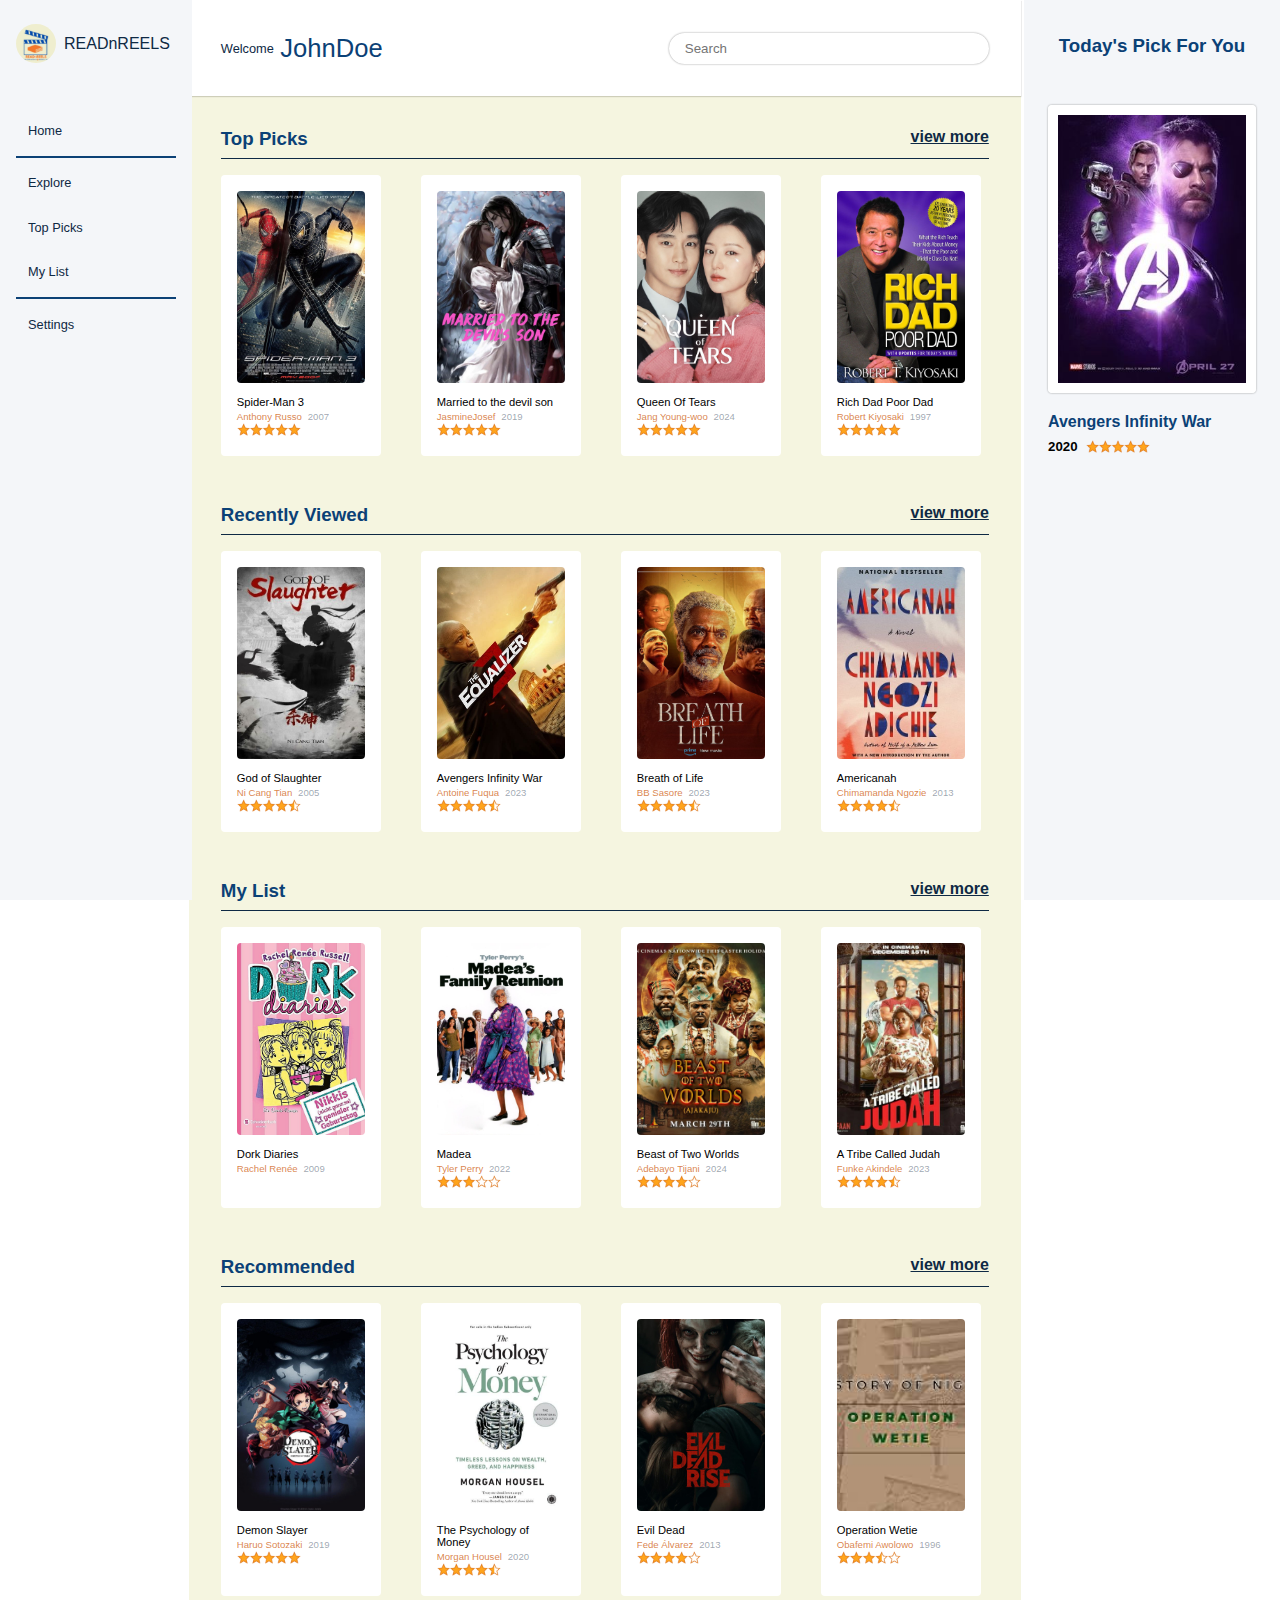
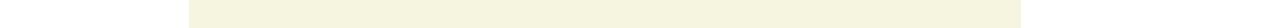
==== pages/dashboard.html @ 21e91519 "reed_and_reels" ====
<!DOCTYPE html>
<html lang="en">
  <head>
    <meta charset="UTF-8" />
    <meta name="viewport" content="width=device-width, initial-scale=1.0" />
    <title>Dashboard</title>
    <link rel="shortcut icon" href="../Images/logo.svg" type="image/x-icon" />
    <link rel="stylesheet" href="../css/dashboard.css" />
  </head>
  <body>
    <!-- Header -->
    <header>
      <!-- Left Aside -->
      <aside>
        <!-- reednreels logo -->
        <div class="logo">
          <img src="../images/logo.svg" alt="logo" />
          <p>READnREELS</p>
        </div>

        <!-- Navigation Panel-->
        <nav>
          <a class="nav-links" href="../index.html">
            <img src="" alt="" />
            <p>Home</p>
          </a>
          <hr />
          <a class="nav-links">
            <img src="" alt="" />
            <p>Explore</p>
          </a>

          <a class="nav-links">
            <img src="" alt="" />
            <p>Top Picks</p>
          </a>

          <a class="nav-links">
            <img src="" alt="" />
            <p>My List</p>
          </a>
          <hr />
          <a class="nav-links">
            <img src="" alt="" />
            <p>Settings</p>
          </a>
        </nav>
      </aside>

      <!-- Welcome and Search Bar -->
      <section>
        <!-- User Name -->
        <div class="welcome-text">
          Welcome <span>JohnDoe</span>
          <img src="" alt="" />
        </div>

        <!-- Search Bar -->
        <div class="search-bar">
          <input type="text" placeholder="Search" />
        </div>
      </section>
    </header>

    <!-- Right Aside -->
    <aside class="right-aside">
      <h3>Today's Pick For You</h3>

      <!-- Pick Preview -->
      <div>
        <img
          class="pick-preview"
          src="../images/Avengers_ Infinity War  Posters.jpg"
          alt=""
        />

        <h4>Avengers Infinity War</h4>
        <div class="yr-rating">
          <h5>2020</h5>
          <img class="rating" src="../images/rating-50.png" alt="" />
        </div>
      </div>
    </aside>

    <!-- Main Section -->
    <main>
      <!-- Explore Top Picks -->
      <section class="explore">
        <h3>Top Picks <span>view more</span></h3>
        <div class="picks">
          <!-- Card Preview -->
          <div class="preview-card">
            <img
              class="picks-img"
              src="../images/Spider-Man 3 [2007].jpg"
              alt=""
            />
            <div>
              <p class="item-title">Spider-Man 3</p>
              <p class="author">Anthony Russo <span>2007</span></p>
              <img class="rating" src="../images/rating-50.png" alt="" />
            </div>
          </div>

          <!-- Card Preview -->
          <div class="preview-card">
            <img
              class="picks-img"
              src="../images/Married to the  devil's son.jpg"
              alt=""
            />
            <div>
              <p class="item-title">Married to the devil son</p>
              <p class="author">JasmineJosef <span>2019</span></p>
              <img class="rating" src="../images/rating-50.png" alt="" />
            </div>
          </div>

          <!-- Card Preview -->
          <div class="preview-card">
            <img class="picks-img" src="../images/queen-of-tears.jpg" alt="" />
            <div>
              <p class="item-title">Queen Of Tears</p>
              <p class="author">Jang Young-woo <span>2024</span></p>
              <img class="rating" src="../images/rating-50.png" alt="" />
            </div>
          </div>

          <!-- Card Preview -->
          <div class="preview-card">
            <img
              class="picks-img"
              src="../images/Rich Dad Poor Dad_ What the Rich Teach Their Kids about Money That the Poor and Middle Class Do Not! - Walmart_com.jpg"
              alt=""
            />
            <div>
              <p class="item-title">Rich Dad Poor Dad</p>
              <p class="author">Robert Kiyosaki <span>1997</span></p>
              <img class="rating" src="../images/rating-50.png" alt="" />
            </div>
          </div>
        </div>
      </section>

      <!-- Recently Viewed -->
      <section class="explore">
        <h3>Recently Viewed<span>view more</span></h3>
        <div class="picks">
          <!-- Card Preview -->
          <div class="preview-card">
            <img
              class="picks-img"
              src="../images/god-of-slaughter.jpg"
              alt=""
            />
            <div>
              <p class="item-title">God of Slaughter</p>
              <p class="author">Ni Cang Tian <span>2005</span></p>
              <img class="rating" src="../images/rating-45.png" alt="" />
            </div>
          </div>

          <!-- Card Preview -->
          <div class="preview-card">
            <img
              class="picks-img"
              src="../images/The Equalizer 3 (2023) - FilmIndex.jpg"
              alt=""
            />
            <div>
              <p class="item-title">Avengers Infinity War</p>
              <p class="author">Antoine Fuqua <span>2023</span></p>
              <img class="rating" src="../images/rating-45.png" alt="" />
            </div>
          </div>

          <!-- Card Preview -->
          <div class="preview-card">
            <img
              class="picks-img"
              src="../images/Breath of life movie poster.jpg"
              alt=""
            />
            <div>
              <p class="item-title">Breath of Life</p>
              <p class="author">BB Sasore <span>2023</span></p>
              <img class="rating" src="../images/rating-45.png" alt="" />
            </div>
          </div>

          <!-- Card Preview -->
          <div class="preview-card">
            <img
              class="picks-img"
              src="../images/Americanah a book by Chimamanda Ngozi Adichie.jpg"
              alt=""
            />
            <div>
              <p class="item-title">Americanah</p>
              <p class="author">Chimamanda Ngozie <span>2013</span></p>
              <img class="rating" src="../images/rating-45.png" alt="" />
            </div>
          </div>
        </div>
      </section>

      <!-- My List -->
      <section class="explore">
        <h3>My List <span>view more</span></h3>
        <div class="picks">
          <!-- Card Preview -->
          <div class="preview-card">
            <img
              class="picks-img"
              src="../images/durchgeknallte geburtstagswünsche.jpg"
              alt=""
            />
            <div>
              <p class="item-title">Dork Diaries</p>
              <p class="author">Rachel Renée <span>2009</span></p>
              <img class="rating" src="Images/rating-40.png" alt="" />
            </div>
          </div>

          <!-- Card Preview -->
          <div class="preview-card">
            <img
              class="picks-img"
              src="../images/bceb65b5-c519-48ea-88ed-65c406d88bbf.jpg"
              alt=""
            />
            <div>
              <p class="item-title">Madea</p>
              <p class="author">Tyler Perry <span>2022</span></p>
              <img class="rating" src="../images/rating-30.png" alt="" />
            </div>
          </div>

          <!-- Card Preview -->
          <div class="preview-card">
            <img class="picks-img" src="../images/EbonyLife.jpg" alt="" />
            <div>
              <p class="item-title">Beast of Two Worlds</p>
              <p class="author">Adebayo Tijani <span>2024</span></p>
              <img class="rating" src="../images/rating-40.png" alt="" />
            </div>
          </div>

          <!-- Card Preview -->
          <div class="preview-card">
            <img
              class="picks-img"
              src="../images/0d0951f6-0177-4823-ae79-46f0156632bd.jpg"
              alt=""
            />
            <div>
              <p class="item-title">A Tribe Called Judah</p>
              <p class="author">Funke Akindele <span>2023</span></p>
              <img class="rating" src="../images/rating-45.png" alt="" />
            </div>
          </div>
        </div>
      </section>

      <!-- Recommended -->
      <section class="explore">
        <h3>Recommended <span>view more</span></h3>
        <div class="picks">
          <!-- Card Preview -->
          <div class="preview-card">
            <img
              class="picks-img"
              src="../images/Demon Slayer_ Kimetsu no Yaiba.jpg"
              alt=""
            />
            <div>
              <p class="item-title">Demon Slayer</p>
              <p class="author">Haruo Sotozaki <span>2019</span></p>
              <img class="rating" src="../images/rating-50.png" alt="" />
            </div>
          </div>

          <!-- Card Preview -->
          <div class="preview-card">
            <img
              class="picks-img"
              src="../images/The Psychology of Money Summary.jpg"
              alt=""
            />
            <div>
              <p class="item-title">The Psychology of Money</p>
              <p class="author">Morgan Housel <span>2020</span></p>
              <img class="rating" src="../images/rating-45.png" alt="" />
            </div>
          </div>

          <!-- Card Preview -->
          <div class="preview-card">
            <img class="picks-img" src="../images/Movie I Watched.jpg" alt="" />
            <div>
              <p class="item-title">Evil Dead</p>
              <p class="author">Fede Álvarez <span>2013</span></p>
              <img class="rating" src="../images/rating-40.png" alt="" />
            </div>
          </div>

          <!-- Card Preview -->
          <div class="preview-card">
            <img class="picks-img" src="../images/operation wetie.jpg" alt="" />
            <div>
              <p class="item-title">Operation Wetie</p>
              <p class="author">Obafemi Awolowo <span>1996</span></p>
              <img class="rating" src="../images/rating-35.png" alt="" />
            </div>
          </div>
        </div>
      </section>
    </main>

    <!-- Footer -->
    <footer></footer>
  </body>
</html>
---- css/dashboard.css ----
@import url("https://fonts.googleapis.com/css2?family=Roboto:wght@300;400;500;700&display=swap");


*{
  margin: 0;
  padding: 0;
  box-sizing: border-box;
  font-family: "inter", sans-serif;
}

body{
  position: relative;
}

/* Left Aside */
header>aside{
  position: fixed;
  background: #F4F6F9;
  top: 0;
  bottom: 0;
  width: 15%;
  padding: 1.5rem 1rem;
}

/* ReednReels Logo */
header>aside>.logo{
  display: flex;
  align-items: center;
  gap: 0.5rem;
  color: #0E2944;
  font-size: 1rem;
  margin-bottom: 3rem;
}

.logo>img{
  width: 2.5rem;
}

/* Navigation Panel*/
aside>nav{
  display: flex;
  flex-direction: column;
  gap: 0.35rem;
  font-size: 0.8rem;
}

aside>nav>.nav-links{
  display: flex;
  /* gap: 0.75rem; */
  padding: 0.75rem;
  color: #0E2944;
  cursor: pointer;
  transition: all 0.15s;
}

aside>nav>a.nav-links:hover{
  background-color: #0B4176;
  color: white;
}

a.nav-links{
  text-decoration: none;
}

aside>nav>hr{
  border: 1px solid #0B4176;
}

/* Welcome and Search Bar */
header>section{
  margin-left: 11.8rem;
  display: flex;
  align-items: center;
  justify-content: space-between;
  width: 65%;
  height: 6rem;
  padding: 0 2rem;
  box-shadow: 0px 1px 1px rgba(0, 0, 0, 0.434);
}

header>section>.welcome-text{
  font-size: 1rem;
  display: flex;
  align-items: center;
  gap: 0.4rem;
  font-size: 0.8rem;
  color: #0E2944;
}

.welcome-text>span{
  font-size: 1.6rem;
  color: #0B4176;
}

/* Search Bar */
.search-bar > input{
  padding: 0.5rem 1rem;
  width: 20rem;
  border: none;
  box-shadow: 0px 0px 2px rgba(0, 0, 0, 0.434);
  border-radius: 4rem;
}

/* Right aside */
.right-aside{
  position: fixed;
  width: 20%;
  top: 0;
  right: 0;
  bottom: 0;
  background-color: #F4F6F9;
  padding: 2.2rem 0rem;
  display: flex;
  flex-direction: column;
  gap: 3rem;
  text-align: center; 
  align-items: center;
}

.right-aside>h3{
  color: #0B4176 ;
}

/* Pick Preview */
.right-aside>div>.pick-preview{
  width: 13rem;
  height: 18rem;
  border: 10px solid #fff;
  border-radius: 4px;
  margin-bottom: 1rem;
  box-shadow: 0px 0px 2px rgba(0, 0, 0, 0.434);
}

.right-aside>div>h4{
  text-align: left;
  color: #0B4176;
  margin-bottom: 0.5rem;
}

.yr-rating{
  display: flex;
  align-items: center;
  gap: 0.5rem;
}

.rating{
  width: 4rem;
}

/* Main Section */
main{
  width: 65%;
  margin-left: 11.8rem;
  padding: 2rem;
  background-color: #efefd0a6;
  display: flex;
  flex-direction: column;
  gap: 3rem;
}

.explore{
  display: flex;
  flex-direction: column;
  justify-content: center;
  /* background-color: #fff; */
}

.explore h3{
  color: #0b4176;
  margin-bottom: 1rem;
  padding-bottom: 0.5rem;
  border-bottom: 1px solid #0E2944;
}

.explore h3 span{
  float: right;
  font-size: 1rem;
  color: #0E2944;
  text-decoration: underline;
  cursor: pointer;
}

.picks{
  display: flex;
  gap: 2.5rem;
}

.pick-preview div{  
 float: left;
}

.preview-card{
 background-color: #fff;
 width: 10rem;
 border-radius: 4px;
 padding: 1rem;
 display: flex;
 gap: 0.8rem;
 flex-direction: column;
}

.picks > div > .picks-img{
  width: 8rem;
  height: 12rem;
  border-radius: 4px;
  object-position: center;
  object-fit: cover;
}

.item-title{
  font-size: 0.7rem;
  margin-bottom: 0.2rem;
}

.author{
  font-size: 0.6rem;
  color: #d2691ed1;
}

.author span{
  margin-left: 0.2rem;
  color:  #0e29446c;
}
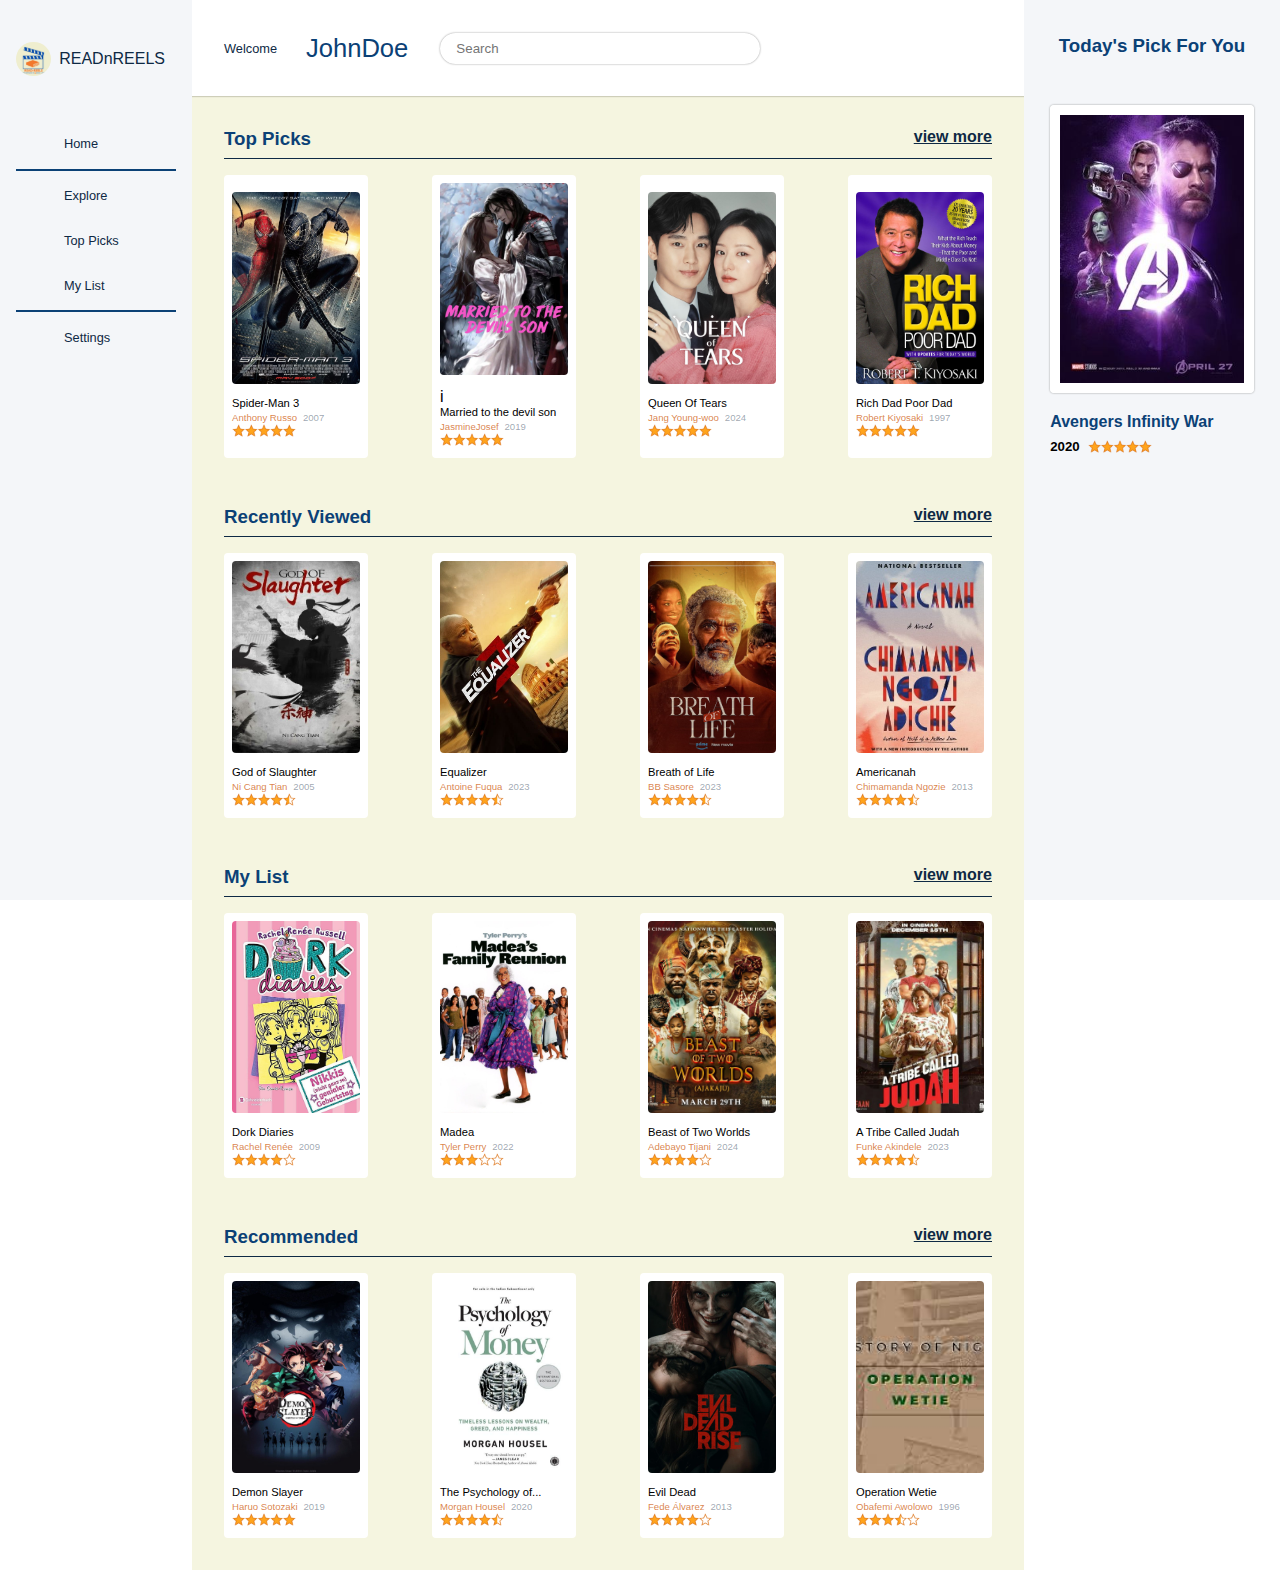
==== commit 41f08202: "Added responsive design" ====
--- a/pages/dashboard.html
+++ b/pages/dashboard.html
@@ -1,323 +1,293 @@
 <!DOCTYPE html>
 <html lang="en">
-  <head>
-    <meta charset="UTF-8" />
-    <meta name="viewport" content="width=device-width, initial-scale=1.0" />
-    <title>Dashboard</title>
-    <link rel="shortcut icon" href="../Images/logo.svg" type="image/x-icon" />
-    <link rel="stylesheet" href="../css/dashboard.css" />
-  </head>
-  <body>
-    <!-- Header -->
-    <header>
-      <!-- Left Aside -->
-      <aside>
-        <!-- reednreels logo -->
-        <div class="logo">
-          <img src="../images/logo.svg" alt="logo" />
-          <p>READnREELS</p>
-        </div>
-
-        <!-- Navigation Panel-->
-        <nav>
-          <a class="nav-links" href="../index.html">
-            <img src="" alt="" />
-            <p>Home</p>
-          </a>
-          <hr />
-          <a class="nav-links">
-            <img src="" alt="" />
-            <p>Explore</p>
-          </a>
-
-          <a class="nav-links">
-            <img src="" alt="" />
-            <p>Top Picks</p>
-          </a>
-
-          <a class="nav-links">
-            <img src="" alt="" />
-            <p>My List</p>
-          </a>
-          <hr />
-          <a class="nav-links">
-            <img src="" alt="" />
-            <p>Settings</p>
-          </a>
-        </nav>
-      </aside>
-
-      <!-- Welcome and Search Bar -->
-      <section>
-        <!-- User Name -->
-        <div class="welcome-text">
-          Welcome <span>JohnDoe</span>
-          <img src="" alt="" />
-        </div>
-
-        <!-- Search Bar -->
-        <div class="search-bar">
-          <input type="text" placeholder="Search" />
-        </div>
-      </section>
-    </header>
-
-    <!-- Right Aside -->
-    <aside class="right-aside">
-      <h3>Today's Pick For You</h3>
-
-      <!-- Pick Preview -->
-      <div>
-        <img
-          class="pick-preview"
-          src="../images/Avengers_ Infinity War  Posters.jpg"
-          alt=""
-        />
-
-        <h4>Avengers Infinity War</h4>
-        <div class="yr-rating">
-          <h5>2020</h5>
-          <img class="rating" src="../images/rating-50.png" alt="" />
-        </div>
-      </div>
+<head>
+  <meta charset="UTF-8">
+  <meta name="viewport" content="width=device-width, initial-scale=1.0">
+  <title>Dashboard</title>
+  <link rel="shortcut icon" href="../images/logo.svg" type="image/x-icon">
+  <link rel="stylesheet" href="../css/dashboard.css">
+</head>
+<body>
+  <!-- Header -->
+  <header>
+
+    <!-- Left Aside -->
+    <aside>
+      <!-- Hamburger -->
+       <div class="hamburger">
+      <a href="../index.html">  <img src="../images/menu.png" alt=""></a>
+
+       </div>
+
+      <!-- reednreels logo -->
+      <div class="logo">
+        <img src="../images/logo.svg" alt="logo">
+        <p>
+          READnREELS
+        </p>
+      </div>
+
+      <!-- Navigation Panel-->
+      <nav>
+        <a class="nav-links" href="../index.html">
+          <img src="../images/home (1).png" alt="">
+          <p>Home</p>
+        </a>
+        <hr>
+        <a class="nav-links">
+          <img src="../images/documentary.png" alt="">
+          <p>Explore</p>
+        </a>
+
+        <a class="nav-links">
+          <img src="../images/badge.png" alt="">
+          <p>Top Picks</p>
+        </a>
+
+        <a class="nav-links">
+          <img src="../images/document.png" alt="">
+          <p>My List</p>
+        </a>
+        <hr>
+        <a class="nav-links">
+          <img src="../images/settings.png" alt="">
+          <p>Settings</p>
+        </a>
+      </nav>
     </aside>
 
-    <!-- Main Section -->
-    <main>
-      <!-- Explore Top Picks -->
-      <section class="explore">
-        <h3>Top Picks <span>view more</span></h3>
-        <div class="picks">
-          <!-- Card Preview -->
-          <div class="preview-card">
-            <img
-              class="picks-img"
-              src="../images/Spider-Man 3 [2007].jpg"
-              alt=""
-            />
-            <div>
-              <p class="item-title">Spider-Man 3</p>
-              <p class="author">Anthony Russo <span>2007</span></p>
-              <img class="rating" src="../images/rating-50.png" alt="" />
-            </div>
-          </div>
-
-          <!-- Card Preview -->
-          <div class="preview-card">
-            <img
-              class="picks-img"
-              src="../images/Married to the  devil's son.jpg"
-              alt=""
-            />
-            <div>
-              <p class="item-title">Married to the devil son</p>
-              <p class="author">JasmineJosef <span>2019</span></p>
-              <img class="rating" src="../images/rating-50.png" alt="" />
-            </div>
-          </div>
-
-          <!-- Card Preview -->
-          <div class="preview-card">
-            <img class="picks-img" src="../images/queen-of-tears.jpg" alt="" />
-            <div>
-              <p class="item-title">Queen Of Tears</p>
-              <p class="author">Jang Young-woo <span>2024</span></p>
-              <img class="rating" src="../images/rating-50.png" alt="" />
-            </div>
-          </div>
-
-          <!-- Card Preview -->
-          <div class="preview-card">
-            <img
-              class="picks-img"
-              src="../images/Rich Dad Poor Dad_ What the Rich Teach Their Kids about Money That the Poor and Middle Class Do Not! - Walmart_com.jpg"
-              alt=""
-            />
-            <div>
-              <p class="item-title">Rich Dad Poor Dad</p>
-              <p class="author">Robert Kiyosaki <span>1997</span></p>
-              <img class="rating" src="../images/rating-50.png" alt="" />
-            </div>
-          </div>
-        </div>
-      </section>
-
-      <!-- Recently Viewed -->
-      <section class="explore">
-        <h3>Recently Viewed<span>view more</span></h3>
-        <div class="picks">
-          <!-- Card Preview -->
-          <div class="preview-card">
-            <img
-              class="picks-img"
-              src="../images/god-of-slaughter.jpg"
-              alt=""
-            />
-            <div>
-              <p class="item-title">God of Slaughter</p>
-              <p class="author">Ni Cang Tian <span>2005</span></p>
-              <img class="rating" src="../images/rating-45.png" alt="" />
-            </div>
-          </div>
-
-          <!-- Card Preview -->
-          <div class="preview-card">
-            <img
-              class="picks-img"
-              src="../images/The Equalizer 3 (2023) - FilmIndex.jpg"
-              alt=""
-            />
-            <div>
-              <p class="item-title">Avengers Infinity War</p>
-              <p class="author">Antoine Fuqua <span>2023</span></p>
-              <img class="rating" src="../images/rating-45.png" alt="" />
-            </div>
-          </div>
-
-          <!-- Card Preview -->
-          <div class="preview-card">
-            <img
-              class="picks-img"
-              src="../images/Breath of life movie poster.jpg"
-              alt=""
-            />
-            <div>
-              <p class="item-title">Breath of Life</p>
-              <p class="author">BB Sasore <span>2023</span></p>
-              <img class="rating" src="../images/rating-45.png" alt="" />
-            </div>
-          </div>
-
-          <!-- Card Preview -->
-          <div class="preview-card">
-            <img
-              class="picks-img"
-              src="../images/Americanah a book by Chimamanda Ngozi Adichie.jpg"
-              alt=""
-            />
-            <div>
-              <p class="item-title">Americanah</p>
-              <p class="author">Chimamanda Ngozie <span>2013</span></p>
-              <img class="rating" src="../images/rating-45.png" alt="" />
-            </div>
-          </div>
-        </div>
-      </section>
-
-      <!-- My List -->
-      <section class="explore">
-        <h3>My List <span>view more</span></h3>
-        <div class="picks">
-          <!-- Card Preview -->
-          <div class="preview-card">
-            <img
-              class="picks-img"
-              src="../images/durchgeknallte geburtstagswünsche.jpg"
-              alt=""
-            />
-            <div>
-              <p class="item-title">Dork Diaries</p>
-              <p class="author">Rachel Renée <span>2009</span></p>
-              <img class="rating" src="Images/rating-40.png" alt="" />
-            </div>
-          </div>
-
-          <!-- Card Preview -->
-          <div class="preview-card">
-            <img
-              class="picks-img"
-              src="../images/bceb65b5-c519-48ea-88ed-65c406d88bbf.jpg"
-              alt=""
-            />
-            <div>
-              <p class="item-title">Madea</p>
-              <p class="author">Tyler Perry <span>2022</span></p>
-              <img class="rating" src="../images/rating-30.png" alt="" />
-            </div>
-          </div>
-
-          <!-- Card Preview -->
-          <div class="preview-card">
-            <img class="picks-img" src="../images/EbonyLife.jpg" alt="" />
-            <div>
-              <p class="item-title">Beast of Two Worlds</p>
-              <p class="author">Adebayo Tijani <span>2024</span></p>
-              <img class="rating" src="../images/rating-40.png" alt="" />
-            </div>
-          </div>
-
-          <!-- Card Preview -->
-          <div class="preview-card">
-            <img
-              class="picks-img"
-              src="../images/0d0951f6-0177-4823-ae79-46f0156632bd.jpg"
-              alt=""
-            />
-            <div>
-              <p class="item-title">A Tribe Called Judah</p>
-              <p class="author">Funke Akindele <span>2023</span></p>
-              <img class="rating" src="../images/rating-45.png" alt="" />
-            </div>
-          </div>
-        </div>
-      </section>
-
-      <!-- Recommended -->
-      <section class="explore">
-        <h3>Recommended <span>view more</span></h3>
-        <div class="picks">
-          <!-- Card Preview -->
-          <div class="preview-card">
-            <img
-              class="picks-img"
-              src="../images/Demon Slayer_ Kimetsu no Yaiba.jpg"
-              alt=""
-            />
-            <div>
-              <p class="item-title">Demon Slayer</p>
-              <p class="author">Haruo Sotozaki <span>2019</span></p>
-              <img class="rating" src="../images/rating-50.png" alt="" />
-            </div>
-          </div>
-
-          <!-- Card Preview -->
-          <div class="preview-card">
-            <img
-              class="picks-img"
-              src="../images/The Psychology of Money Summary.jpg"
-              alt=""
-            />
-            <div>
-              <p class="item-title">The Psychology of Money</p>
-              <p class="author">Morgan Housel <span>2020</span></p>
-              <img class="rating" src="../images/rating-45.png" alt="" />
-            </div>
-          </div>
-
-          <!-- Card Preview -->
-          <div class="preview-card">
-            <img class="picks-img" src="../images/Movie I Watched.jpg" alt="" />
-            <div>
-              <p class="item-title">Evil Dead</p>
-              <p class="author">Fede Álvarez <span>2013</span></p>
-              <img class="rating" src="../images/rating-40.png" alt="" />
-            </div>
-          </div>
-
-          <!-- Card Preview -->
-          <div class="preview-card">
-            <img class="picks-img" src="../images/operation wetie.jpg" alt="" />
-            <div>
-              <p class="item-title">Operation Wetie</p>
-              <p class="author">Obafemi Awolowo <span>1996</span></p>
-              <img class="rating" src="../images/rating-35.png" alt="" />
-            </div>
-          </div>
-        </div>
-      </section>
-    </main>
-
-    <!-- Footer -->
-    <footer></footer>
-  </body>
+    <!-- Welcome and Search Bar -->
+    <div class="head-bar">
+      <!-- User Name -->
+      <div class="welcome-text">
+        <p>Welcome</p>
+        <img src="../images/wave.png" alt="">
+        <span>JohnDoe</span>
+      </div>
+
+      <!-- Search Bar -->
+      <div class="search-bar">
+        <input type="text" placeholder="Search">
+      </div>
+    </div>
+
+  </header>
+
+  <!-- Right Aside -->
+  <aside class="right-aside">
+    <h3>
+      Today's Pick For You
+    </h3>
+
+    <!-- Pick Preview -->
+    <div>
+      <img class="pick-preview" src="../images/Avengers_ Infinity War  Posters.jpg" alt="">
+
+      <h4>Avengers Infinity War</h4>
+      <div class="yr-rating">
+        <h5>2020</h5>
+        <img class="rating" src="../images/rating-50.png" alt="">
+      </div>
+    </div>
+  </aside>
+
+  <!-- Main Section -->
+  <main>
+    <!-- Explore Top Picks -->
+    <section class="explore">
+      <h3>Top Picks <span>view more</span></h3>
+      <div class="picks">
+
+        <!-- Card Preview -->
+        <div class="preview-card">
+          <img class="picks-img" src="../images/Spider-Man 3 [2007].jpg" alt="">
+          <div>
+            <p class="item-title">
+              Spider-Man 3</p>
+            <p class="author"> Anthony Russo <span>2007</span></p>
+            <img class="rating" src="../images/rating-50.png" alt="">
+          </div>
+        </div>
+
+        <!-- Card Preview -->
+        <div class="preview-card">
+          <img class="picks-img" src="../images/Married to the  devil's son.jpg" alt="">
+          <div>i
+            <p class="item-title">Married to the devil son</p>
+            <p class="author"> JasmineJosef <span>2019</span></p>
+            <img class="rating" src="../images/rating-50.png" alt="">
+          </div>
+        </div>
+
+        <!-- Card Preview -->
+        <div class="preview-card">
+          <img class="picks-img" src="../images/queen-of-tears.jpg" alt="">
+          <div>
+            <p class="item-title">Queen Of Tears</p>
+            <p class="author"> Jang Young-woo <span>2024</span></p>
+            <img class="rating" src="../images/rating-50.png" alt="">
+          </div>
+        </div>
+
+        <!-- Card Preview -->
+        <div class="preview-card">
+          <img class="picks-img" src="../images/Rich Dad Poor Dad_ What the Rich Teach Their Kids about Money That the Poor and Middle Class Do Not! - Walmart_com.jpg" alt="">
+          <div>
+            <p class="item-title">Rich Dad Poor Dad</p>
+            <p class="author">Robert Kiyosaki <span>1997</span></p>
+            <img class="rating" src="../images/rating-50.png" alt="">
+          </div>
+        </div>
+
+      </div>
+    </section>
+
+    <!-- Recently Viewed -->
+    <section class="explore">
+      <h3>Recently Viewed<span>view more</span></h3>
+      <div class="picks">
+
+        <!-- Card Preview -->
+        <div class="preview-card">
+          <img class="picks-img" src="../images/god-of-slaughter.jpg" alt="">
+          <div>
+            <p class="item-title">God of Slaughter</p>
+            <p class="author">Ni Cang Tian <span>2005</span></p>
+            <img class="rating" src="../images/rating-45.png" alt="">
+          </div>
+        </div>
+
+        <!-- Card Preview -->
+        <div class="preview-card">
+          <img class="picks-img" src="../images/The Equalizer 3 (2023) - FilmIndex.jpg" alt="">
+          <div>
+            <p class="item-title"> Equalizer </p>
+            <p class="author">Antoine Fuqua <span>2023</span></p>
+            <img class="rating" src="../images/rating-45.png" alt="">
+          </div>
+        </div>
+
+        <!-- Card Preview -->
+        <div class="preview-card">
+          <img class="picks-img" src="../images/Breath of life movie poster.jpg" alt="">
+          <div>
+            <p class="item-title">Breath of Life</p>
+            <p class="author">BB Sasore <span>2023</span></p>
+            <img class="rating" src="../images/rating-45.png" alt="">
+          </div>
+        </div>
+
+        <!-- Card Preview -->
+        <div class="preview-card">
+          <img class="picks-img" src="../images/Americanah a book by Chimamanda Ngozi Adichie.jpg" alt="">
+          <div>
+            <p class="item-title">Americanah</p>
+            <p class="author">Chimamanda Ngozie <span>2013</span></p>
+            <img class="rating" src="../images/rating-45.png" alt="">
+          </div>
+        </div>
+
+      </div>
+    </section>
+
+    <!-- My List -->
+    <section class="explore">
+      <h3>My List <span>view more</span></h3>
+      <div class="picks">
+
+        <!-- Card Preview -->
+        <div class="preview-card">
+          <img class="picks-img" src="../images/durchgeknallte geburtstagswünsche.jpg" alt="">
+          <div>
+            <p class="item-title">Dork Diaries</p>
+            <p class="author">Rachel Renée <span>2009</span></p>
+            <img class="rating" src="../images/rating-40.png" alt="">
+          </div>
+        </div>
+
+        <!-- Card Preview -->
+        <div class="preview-card">
+          <img class="picks-img" src="../images/bceb65b5-c519-48ea-88ed-65c406d88bbf.jpg" alt="">
+          <div>
+            <p class="item-title">Madea</p>
+            <p class="author">Tyler Perry <span>2022</span></p>
+            <img class="rating" src="../images/rating-30.png" alt="">
+          </div>
+        </div>
+
+        <!-- Card Preview -->
+        <div class="preview-card">
+          <img class="picks-img" src="../images/EbonyLife.jpg" alt="">
+          <div>
+            <p class="item-title">Beast of Two Worlds</p>
+            <p class="author"> Adebayo Tijani <span>2024</span></p>
+            <img class="rating" src="../images/rating-40.png" alt="">
+          </div>
+        </div>
+
+        <!-- Card Preview -->
+        <div class="preview-card">
+          <img class="picks-img" src="../images/0d0951f6-0177-4823-ae79-46f0156632bd.jpg" alt="">
+          <div>
+            <p class="item-title">A Tribe Called Judah</p>
+            <p class="author">Funke Akindele <span>2023</span></p>
+            <img class="rating" src="../images/rating-45.png" alt="">
+          </div>
+        </div>
+
+      </div>
+    </section>
+
+    <!-- Recommended -->
+    <section class="explore">
+      <h3>Recommended <span>view more</span></h3>
+      <div class="picks">
+
+        <!-- Card Preview -->
+        <div class="preview-card">
+          <img class="picks-img" src="../images/Demon Slayer_ Kimetsu no Yaiba.jpg" alt="">
+          <div>
+            <p class="item-title">Demon Slayer</p>
+            <p class="author">Haruo Sotozaki <span>2019</span></p>
+            <img class="rating" src="../images/rating-50.png" alt="">
+          </div>
+        </div>
+
+        <!-- Card Preview -->
+        <div class="preview-card">
+          <img class="picks-img" src="../images/The Psychology of Money Summary.jpg" alt="">
+          <div>
+            <p class="item-title">The Psychology of...</p>
+            <p class="author">Morgan Housel <span>2020</span></p>
+            <img class="rating" src="../images/rating-45.png" alt="">
+          </div>
+        </div>
+
+        <!-- Card Preview -->
+        <div class="preview-card">
+          <img class="picks-img" src="../images/Movie I Watched.jpg" alt="">
+          <div>
+            <p class="item-title">Evil Dead</p>
+            <p class="author">Fede Álvarez <span>2013</span></p>
+            <img class="rating" src="../images/rating-40.png" alt="">
+          </div>
+        </div>
+
+        <!-- Card Preview -->
+        <div class="preview-card">
+          <img class="picks-img" src="../images/operation wetie.jpg" alt="">
+          <div>
+            <p class="item-title">Operation Wetie</p>
+            <p class="author">Obafemi Awolowo <span>1996</span></p>
+            <img class="rating" src="../images/rating-35.png" alt="">
+          </div>
+        </div>
+
+      </div>
+    </section>
+  </main>
+
+  <!-- Footer -->
+  <footer></footer>
+</body>
 </html>
--- a/css/dashboard.css
+++ b/css/dashboard.css
@@ -18,8 +18,15 @@
   background: #F4F6F9;
   top: 0;
   bottom: 0;
+  left: 0;
   width: 15%;
   padding: 1.5rem 1rem;
+}
+
+/* Hamburger */
+.hamburger>img{
+  width: 1rem;
+  display: none;
 }
 
 /* ReednReels Logo */
@@ -33,7 +40,7 @@
 }
 
 .logo>img{
-  width: 2.5rem;
+  width: 2.2rem;
 }
 
 /* Navigation Panel*/
@@ -46,16 +53,20 @@
 
 aside>nav>.nav-links{
   display: flex;
-  /* gap: 0.75rem; */
+  gap: 0.75rem;
+  align-items: center;
   padding: 0.75rem;
   color: #0E2944;
   cursor: pointer;
   transition: all 0.15s;
 }
 
+aside>nav>.nav-links>img{
+  width: 1.5rem;
+}
+
 aside>nav>a.nav-links:hover{
-  background-color: #0B4176;
-  color: white;
+  background-color: white;
 }
 
 a.nav-links{
@@ -67,8 +78,8 @@
 }
 
 /* Welcome and Search Bar */
-header>section{
-  margin-left: 11.8rem;
+header{
+  margin-left: 15%;
   display: flex;
   align-items: center;
   justify-content: space-between;
@@ -78,18 +89,28 @@
   box-shadow: 0px 1px 1px rgba(0, 0, 0, 0.434);
 }
 
-header>section>.welcome-text{
+header .head-bar{
+  display: flex;
+  align-items: center;
+  gap: 2rem;
+}
+
+header .welcome-text{
   font-size: 1rem;
   display: flex;
   align-items: center;
-  gap: 0.4rem;
   font-size: 0.8rem;
   color: #0E2944;
+  gap: 0.4rem;
 }
 
 .welcome-text>span{
   font-size: 1.6rem;
   color: #0B4176;
+}
+
+.welcome-text>img{
+  width: 1rem;
 }
 
 /* Search Bar */
@@ -113,7 +134,7 @@
   display: flex;
   flex-direction: column;
   gap: 3rem;
-  text-align: center; 
+  text-align: center;
   align-items: center;
 }
 
@@ -123,7 +144,7 @@
 
 /* Pick Preview */
 .right-aside>div>.pick-preview{
-  width: 13rem;
+  width: 100%;
   height: 18rem;
   border: 10px solid #fff;
   border-radius: 4px;
@@ -149,8 +170,8 @@
 
 /* Main Section */
 main{
-  width: 65%;
-  margin-left: 11.8rem;
+  margin-left: 15%;
+  margin-right: 20%;
   padding: 2rem;
   background-color: #efefd0a6;
   display: flex;
@@ -162,7 +183,6 @@
   display: flex;
   flex-direction: column;
   justify-content: center;
-  /* background-color: #fff; */
 }
 
 .explore h3{
@@ -182,18 +202,20 @@
 
 .picks{
   display: flex;
-  gap: 2.5rem;
-}
-
-.pick-preview div{  
+  justify-content: space-between;
+}
+
+.pick-preview div{
  float: left;
 }
 
 .preview-card{
  background-color: #fff;
- width: 10rem;
+ width: 9rem;
  border-radius: 4px;
- padding: 1rem;
+ padding: 0.5rem 0;
+ align-items: center;
+ justify-content: center;
  display: flex;
  gap: 0.8rem;
  flex-direction: column;
@@ -207,6 +229,10 @@
   object-fit: cover;
 }
 
+.preview-card > div{
+  width: 8rem;
+}
+
 .item-title{
   font-size: 0.7rem;
   margin-bottom: 0.2rem;
@@ -220,4 +246,164 @@
 .author span{
   margin-left: 0.2rem;
   color:  #0e29446c;
-}+}
+
+@media (max-width: 1100px) {
+  header,
+  main{
+    padding: 1rem;
+  }
+
+  header>aside{
+    display: flex;
+    flex-direction: column;
+    align-items: center;
+  }
+
+  .logo{
+    display: flex;
+    flex-direction: column;
+    align-items: center;
+  }
+
+  .logo>img{
+    width: 3rem;
+  }
+
+  .logo>p{
+    display: none;
+  }
+
+  .nav-links>p{
+    display: none;
+  }
+
+  .search-bar>input{
+    width: 12rem;
+  }
+
+  .picks{
+    gap: 1rem;
+    overflow: hidden;
+  }
+}
+
+@media (max-width: 650px) {
+  header,
+  main{
+    width: 100%;
+    margin-left: 10%;
+  }
+
+  header>aside{
+    width: 10%;
+  }
+
+  .logo>p{
+    display: none;
+  }
+
+  .search-bar>input{
+    width: 14rem;
+  }
+
+  .right-aside{
+    display: none;
+  }
+
+  .picks{
+    gap: 0.8rem;
+    overflow: hidden;
+  }
+}
+
+@media (max-width: 450px) {
+  header{
+    display: flex;
+    flex-direction: row-reverse;
+    align-items: center;
+  }
+
+  header>aside{
+    position: relative;
+    background-color: #fff;
+    width: auto;
+  }
+
+  .hamburger>img{
+    display: block;
+  }
+
+  header>aside>.logo{
+    display: none;
+  }
+
+  header>aside>nav{
+    display: none;
+  }
+
+  header{
+    margin: 0;
+    width: 100%;
+    box-shadow: 0px 0px 0px rgba(0, 0, 0, 0.434);
+  }
+
+  .welcome-text{
+    flex-direction: row-reverse;
+    align-items: center;
+  }
+
+  .welcome-text>p{
+    display: none;
+  }
+
+  /* Search Bar */
+  .search-bar > input{
+    width: 8rem;
+  }
+
+  .right-aside{
+    display: none;
+  }
+
+  main{
+    margin: 0;
+    width: 100%;
+    padding: 2.5rem;
+  }
+
+  .picks{
+    display: grid;
+    grid-template-columns: auto auto;
+    gap: 2rem;
+  }
+}
+
+@media (max-width: 400px) {
+  header{
+    padding: 2rem 1rem;
+  }
+
+  .search-bar>input{
+    width: 5rem;
+  }
+
+  main{
+    padding: 2rem 1rem;
+  }
+
+  .picks{
+    justify-content: space-between;
+    gap: 0.5rem;
+  }
+
+  .preview-card{
+    margin-bottom: 0.3rem;
+  }
+}
+
+@media (max-width: 319px) {
+  body{
+    display: none;
+  }
+}
